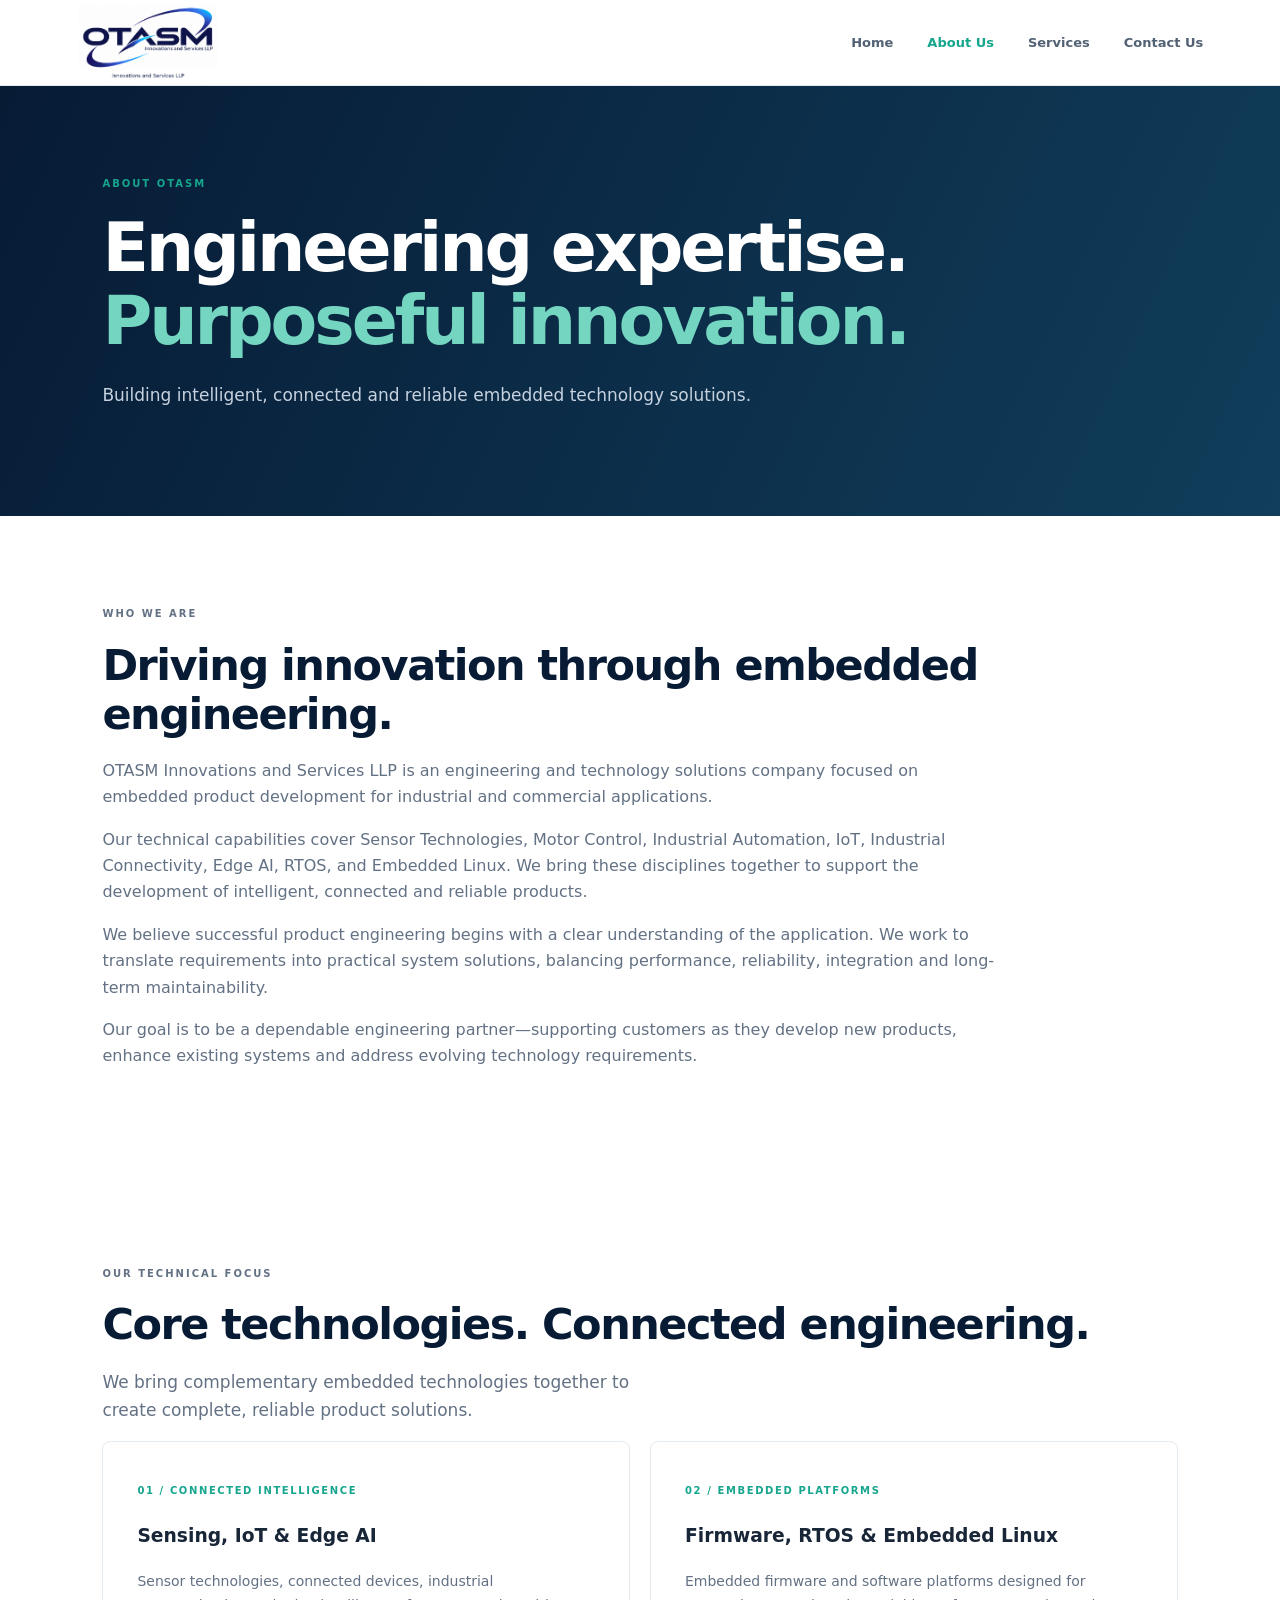
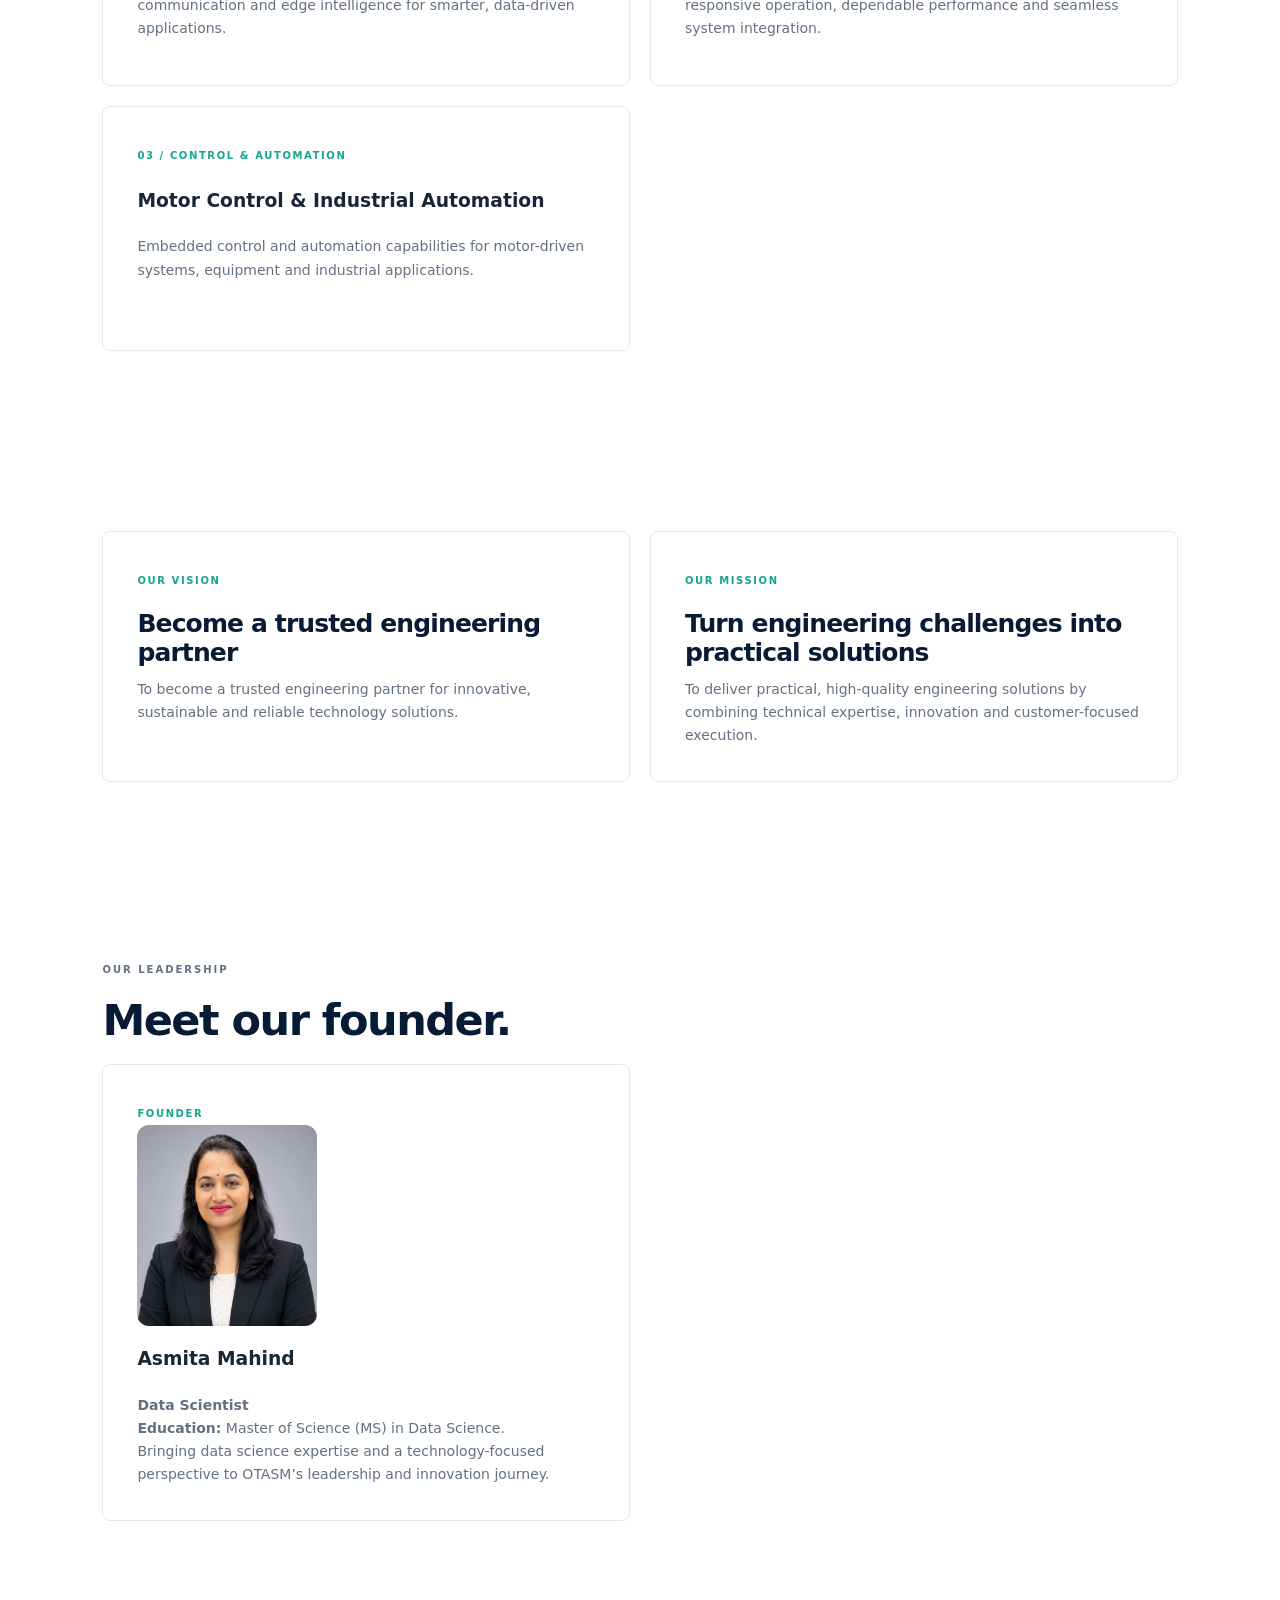
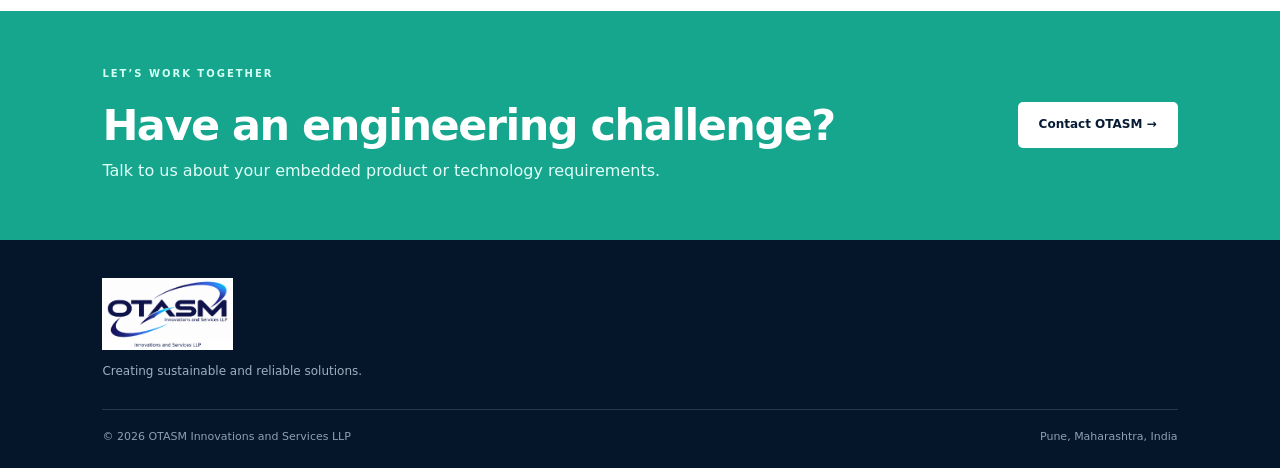
==== about.html @ 1387a38a "updated index page inegrating about us contents" ====
<!doctype html>
<html lang="en">
<head>
  <meta charset="utf-8">
  <meta name="viewport" content="width=device-width, initial-scale=1">
  <meta name="description" content="Learn about OTASM Innovations and Services LLP and its embedded engineering and technology capabilities.">
  <title>OTASM | About Us</title>
  <link rel="stylesheet" href="styles.css">
</head>
<body>
  <header class="site-header">
    <a class="brand" href="index.html"><img class="site-logo" src="OTASM_logo.png" alt="OTASM Innovations and Services LLP"></a>
    <button class="menu-toggle" aria-label="Toggle navigation" aria-expanded="false">☰</button>
    <nav class="nav">
      <a href="index.html">Home</a>
      <a class="active" href="about.html">About Us</a>
      <a href="services.html">Services</a>
      <a href="contact.html">Contact Us</a>
    </nav>
  </header>

  <main>
    <section class="page-hero">
      <p class="eyebrow">ABOUT OTASM</p>
      <h1>Engineering expertise.<br><span>Purposeful innovation.</span></h1>
      <p class="lead">Building intelligent, connected and reliable embedded technology solutions.</p>
    </section>

    <section class="section">
      <p class="eyebrow">WHO WE ARE</p>
      <h2>Driving innovation through embedded engineering.</h2>
      <div style="max-width: 900px; width: 100%;">
        <p>OTASM Innovations and Services LLP is an engineering and technology solutions company focused on embedded product development for industrial and commercial applications.</p>
        <p>Our technical capabilities cover Sensor Technologies, Motor Control, Industrial Automation, IoT, Industrial Connectivity, Edge AI, RTOS, and Embedded Linux. We bring these disciplines together to support the development of intelligent, connected and reliable products.</p>
        <p>We believe successful product engineering begins with a clear understanding of the application. We work to translate requirements into practical system solutions, balancing performance, reliability, integration and long-term maintainability.</p>
        <p>Our goal is to be a dependable engineering partner—supporting customers as they develop new products, enhance existing systems and address evolving technology requirements.</p>
      </div>
    </section>

    <section class="section">
      <p class="eyebrow">OUR TECHNICAL FOCUS</p>
      <h2>Core technologies. Connected engineering.</h2>
      <p class="lead">We bring complementary embedded technologies together to create complete, reliable product solutions.</p>
      <div class="service-grid">
        <article class="service-card">
          <span class="service-no">01 / CONNECTED INTELLIGENCE</span>
          <h3>Sensing, IoT &amp; Edge AI</h3>
          <p>Sensor technologies, connected devices, industrial communication and edge intelligence for smarter, data-driven applications.</p>
        </article>
        <article class="service-card">
          <span class="service-no">02 / EMBEDDED PLATFORMS</span>
          <h3>Firmware, RTOS &amp; Embedded Linux</h3>
          <p>Embedded firmware and software platforms designed for responsive operation, dependable performance and seamless system integration.</p>
        </article>
        <article class="service-card">
          <span class="service-no">03 / CONTROL &amp; AUTOMATION</span>
          <h3>Motor Control &amp; Industrial Automation</h3>
          <p>Embedded control and automation capabilities for motor-driven systems, equipment and industrial applications.</p>
        </article>
      </div>
    </section>

    <section class="section">
      <div class="service-grid">
        <article class="service-card">
          <span class="service-no">OUR VISION</span>
          <h2>Become a trusted engineering partner</h2>
          <p>To become a trusted engineering partner for innovative, sustainable and reliable technology solutions.</p>
        </article>
        <article class="service-card">
          <span class="service-no">OUR MISSION</span>
          <h2>Turn engineering challenges into practical solutions</h2>
          <p>To deliver practical, high-quality engineering solutions by combining technical expertise, innovation and customer-focused execution.</p>
        </article>
      </div>
    </section>

    <section class="section">
      <p class="eyebrow">OUR LEADERSHIP</p>
      <h2>Meet our founder.</h2>
      <div class="service-grid">
        <article class="service-card">
          <span class="service-no">FOUNDER</span>
          <img src="AsmitaMahind_Professional_Portrait.png"
               alt="Professional portrait of Asmita Mahind"
               style="display:block; width:180px; max-width:100%; height:auto; object-fit:cover; border-radius:12px; margin:0 0 18px;">
          <h3>Asmita Mahind</h3>
          <p><strong>Data Scientist</strong></p>
          <p><strong>Education:</strong> Master of Science (MS) in Data Science.</p>
          <p>Bringing data science expertise and a technology-focused perspective to OTASM’s leadership and innovation journey.</p>
        </article>
      </div>
    </section>

    <section class="cta">
      <div>
        <p class="eyebrow">LET’S WORK TOGETHER</p>
        <h2>Have an engineering challenge?</h2>
        <p>Talk to us about your embedded product or technology requirements.</p>
      </div>
      <a class="btn light" href="contact.html">Contact OTASM →</a>
    </section>
  </main>

  <footer>
    <div class="footer-brand"><img class="footer-logo" src="OTASM_logo.png" alt="OTASM Innovations and Services LLP"></div>
    <p>Creating sustainable and reliable solutions.</p>
    <div class="footer-bottom">
      <span>© <span id="year"></span> OTASM Innovations and Services LLP</span>
      <span>Pune, Maharashtra, India</span>
    </div>
  </footer>
  <script src="script.js"></script>
</body>
</html>
---- styles.css ----
:root{--navy:#071b35;--blue:#123b68;--teal:#16a58d;--ink:#182638;--muted:#637184;--pale:#f3f7fa;--line:#e3eaf0}*{box-sizing:border-box}html{scroll-behavior:smooth}body{margin:0;font-family:Inter,ui-sans-serif,system-ui,-apple-system,"Segoe UI",sans-serif;color:var(--ink);line-height:1.65}a{color:inherit;text-decoration:none}.site-header{height:86px;padding:0 max(6vw,24px);display:flex;align-items:center;justify-content:space-between;background:#fff;border-bottom:1px solid var(--line);position:relative;z-index:5}.brand{display:flex;align-items:center;gap:12px;line-height:1.1}.site-logo{display:block;height:78px;width:auto;max-width:min(300px,55vw);object-fit:contain}.brand small{display:block;font-size:8px;letter-spacing:.14em;color:var(--muted);font-weight:700;margin-top:6px}.brand-mark{display:grid;place-items:center;width:42px;height:42px;border-radius:12px;background:var(--navy);color:#fff;font-size:25px;position:relative}.brand-mark:after{content:"";position:absolute;width:9px;height:9px;background:var(--teal);border-radius:50%;right:5px;top:5px}.nav{display:flex;gap:34px}.nav a{font-size:13px;font-weight:650;color:#526174}.nav a:hover,.nav a.active{color:var(--teal)}.menu-toggle{display:none;border:0;background:none;font-size:25px;color:var(--navy)}.hero{min-height:590px;background:linear-gradient(115deg,#071b35 0%,#0c2e53 65%,#10435b 100%);color:#fff;padding:85px max(8vw,28px);display:grid;grid-template-columns:1.1fr .9fr;align-items:center;overflow:hidden}.hero-content{max-width:650px;position:relative;z-index:1}.eyebrow{font-size:10px;letter-spacing:.2em;font-weight:800;color:var(--teal);margin:0 0 18px}.hero h1,.page-hero h1{font-size:clamp(42px,5.4vw,68px);line-height:1.08;letter-spacing:-.045em;margin:0 0 24px}.lead{font-size:17px;color:#c6d2df;max-width:580px}.actions{display:flex;gap:14px;flex-wrap:wrap;margin-top:34px}.btn{display:inline-flex;align-items:center;justify-content:center;padding:13px 21px;border-radius:5px;font-size:12px;font-weight:750;transition:.2s}.btn:hover{transform:translateY(-2px)}.primary{background:var(--teal);color:#fff}.secondary{border:1px solid #8093a8;color:#fff}.light{background:#fff;color:var(--navy)}.hero-art{height:360px;position:relative;display:grid;place-items:center}.chip{width:190px;height:190px;border:1px solid #4a7891;border-radius:28px;background:linear-gradient(145deg,#123e61,#0a2746);box-shadow:0 25px 80px #0007;display:flex;flex-direction:column;align-items:center;justify-content:center;gap:8px;z-index:2}.chip span{font-size:31px;font-weight:850;letter-spacing:.14em}.chip small{font-size:8px;letter-spacing:.2em;color:#8bd6c8}.orbit{position:absolute;border:1px solid #4d8490;border-radius:50%;transform:rotate(-25deg)}.orbit-one{width:360px;height:180px}.orbit-two{width:300px;height:300px;border-color:#2e6178}.node{position:absolute;width:12px;height:12px;border-radius:50%;background:#42d5b2;box-shadow:0 0 20px #42d5b2}.n1{top:48px;right:70px}.n2{bottom:54px;left:62px}.n3{top:170px;left:10px}.section{padding:90px max(8vw,28px)}.intro,.two-col,.contact-layout{display:grid;grid-template-columns:1fr 1.15fr;gap:9vw;align-items:start}.section h2,.cta h2{font-size:clamp(30px,3.5vw,43px);line-height:1.15;letter-spacing:-.035em;margin:0 0 18px;color:var(--navy)}.section p{color:var(--muted)}.text-link{display:inline-block;margin-top:12px;color:var(--teal);font-weight:750;font-size:13px}.feature-band,.values{background:var(--pale)}.feature-grid{display:grid;grid-template-columns:repeat(3,1fr);gap:36px;margin-top:38px}.feature-grid article{padding-top:20px;border-top:1px solid #cbd8e2}.feature-icon{font-size:12px;color:var(--teal);font-weight:850;letter-spacing:.1em}.feature-grid h3{color:var(--navy);font-size:19px;margin:12px 0 7px}.feature-grid p{font-size:14px;margin:0}.note{font-size:12px!important;font-style:italic;margin-top:32px}.cta{background:var(--teal);padding:55px max(8vw,28px);display:flex;align-items:center;justify-content:space-between;gap:25px;color:#fff}.cta .eyebrow{color:#d1fff4}.cta h2{color:#fff;margin-bottom:8px}.cta p:not(.eyebrow){color:#e0fff8;margin:0}.page-hero{padding:90px max(8vw,28px);background:linear-gradient(115deg,#071b35,#103e5b);color:#fff}.page-hero h1 span{color:#74d6c0}.page-hero .lead{max-width:650px}.two-col{padding-top:80px;padding-bottom:80px}.two-col p:first-child{margin-top:0}.values .feature-grid{margin-top:30px}.service-grid{display:grid;grid-template-columns:repeat(2,1fr);gap:20px}.service-card{padding:34px;border:1px solid var(--line);border-radius:8px;background:#fff;min-height:245px}.service-card:hover{border-color:#91cfc3;box-shadow:0 12px 35px #0927470b}.service-no,.contact-label{font-size:10px;letter-spacing:.16em;color:var(--teal);font-weight:850}.service-card h2{font-size:25px;margin:18px 0 10px}.service-card p{font-size:14px;margin:0}.contact-layout{padding-top:80px;padding-bottom:100px}.contact-card{padding:34px;background:var(--pale);border-radius:8px}.contact-item{padding:0 0 22px;margin-bottom:22px;border-bottom:1px solid var(--line)}.contact-item p,.contact-item a{display:block;margin:6px 0 0;color:var(--navy);font-weight:650}.contact-card .btn{margin-top:8px}footer{background:#06162a;color:#fff;padding:38px max(8vw,28px) 22px}.footer-brand{display:flex;align-items:center}.footer-logo{height:72px;width:auto;max-width:250px;object-fit:contain}footer>p{font-size:12px;color:#9db0c2}.footer-bottom{display:flex;justify-content:space-between;gap:20px;border-top:1px solid #23384f;margin-top:28px;padding-top:18px;color:#8da0b3;font-size:11px}@media(max-width:760px){.site-logo{height:66px;max-width:65vw}.site-header{height:78px}.menu-toggle{display:block}.nav{display:none;position:absolute;top:73px;left:0;right:0;background:#fff;padding:20px 28px;flex-direction:column;gap:18px;border-bottom:1px solid var(--line)}.nav.open{display:flex}.hero{grid-template-columns:1fr;padding-top:70px;padding-bottom:45px}.hero-art{height:280px;transform:scale(.82)}.section{padding-top:65px;padding-bottom:65px}.intro,.two-col,.contact-layout{grid-template-columns:1fr;gap:20px}.feature-grid{grid-template-columns:1fr;gap:25px}.service-grid{grid-template-columns:1fr}.cta{align-items:flex-start;flex-direction:column}.page-hero{padding-top:70px;padding-bottom:65px}.footer-bottom{flex-direction:column;gap:6px}.footer-brand span{display:block;margin:5px 0 0}}
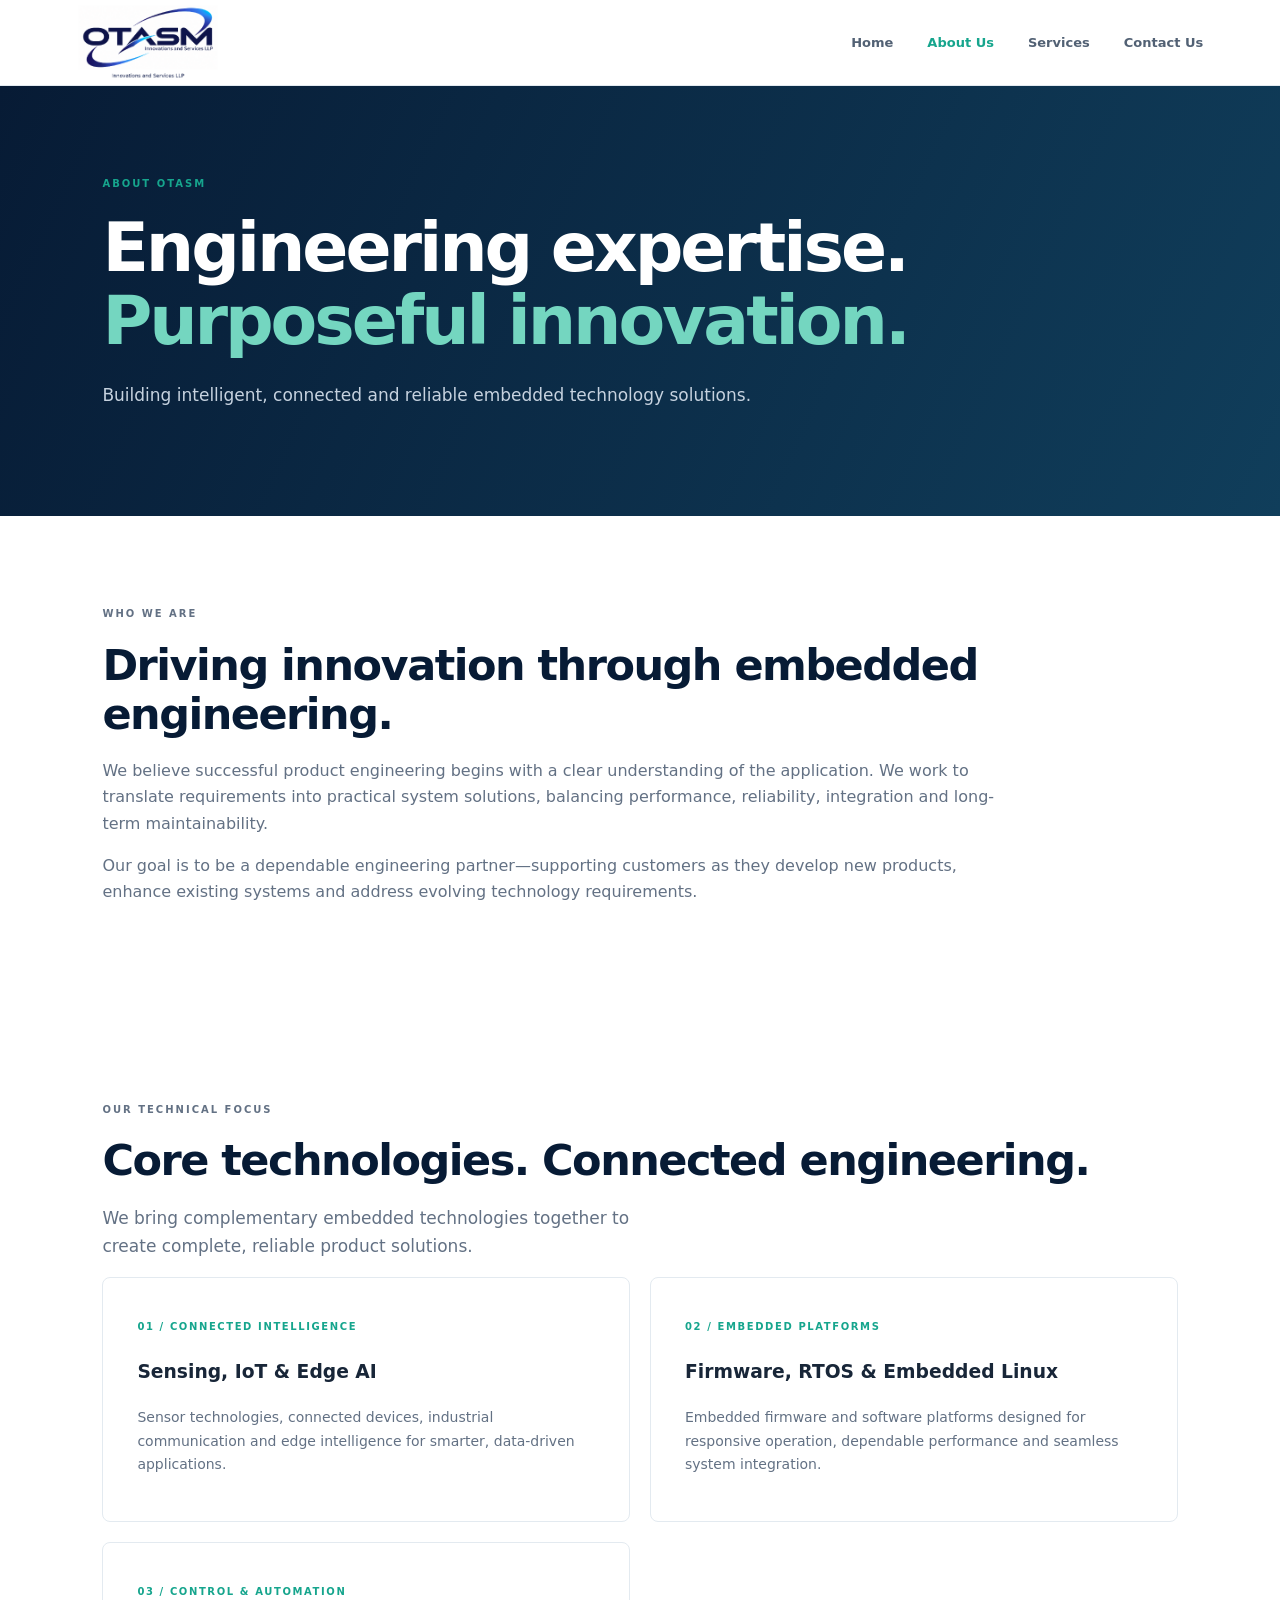
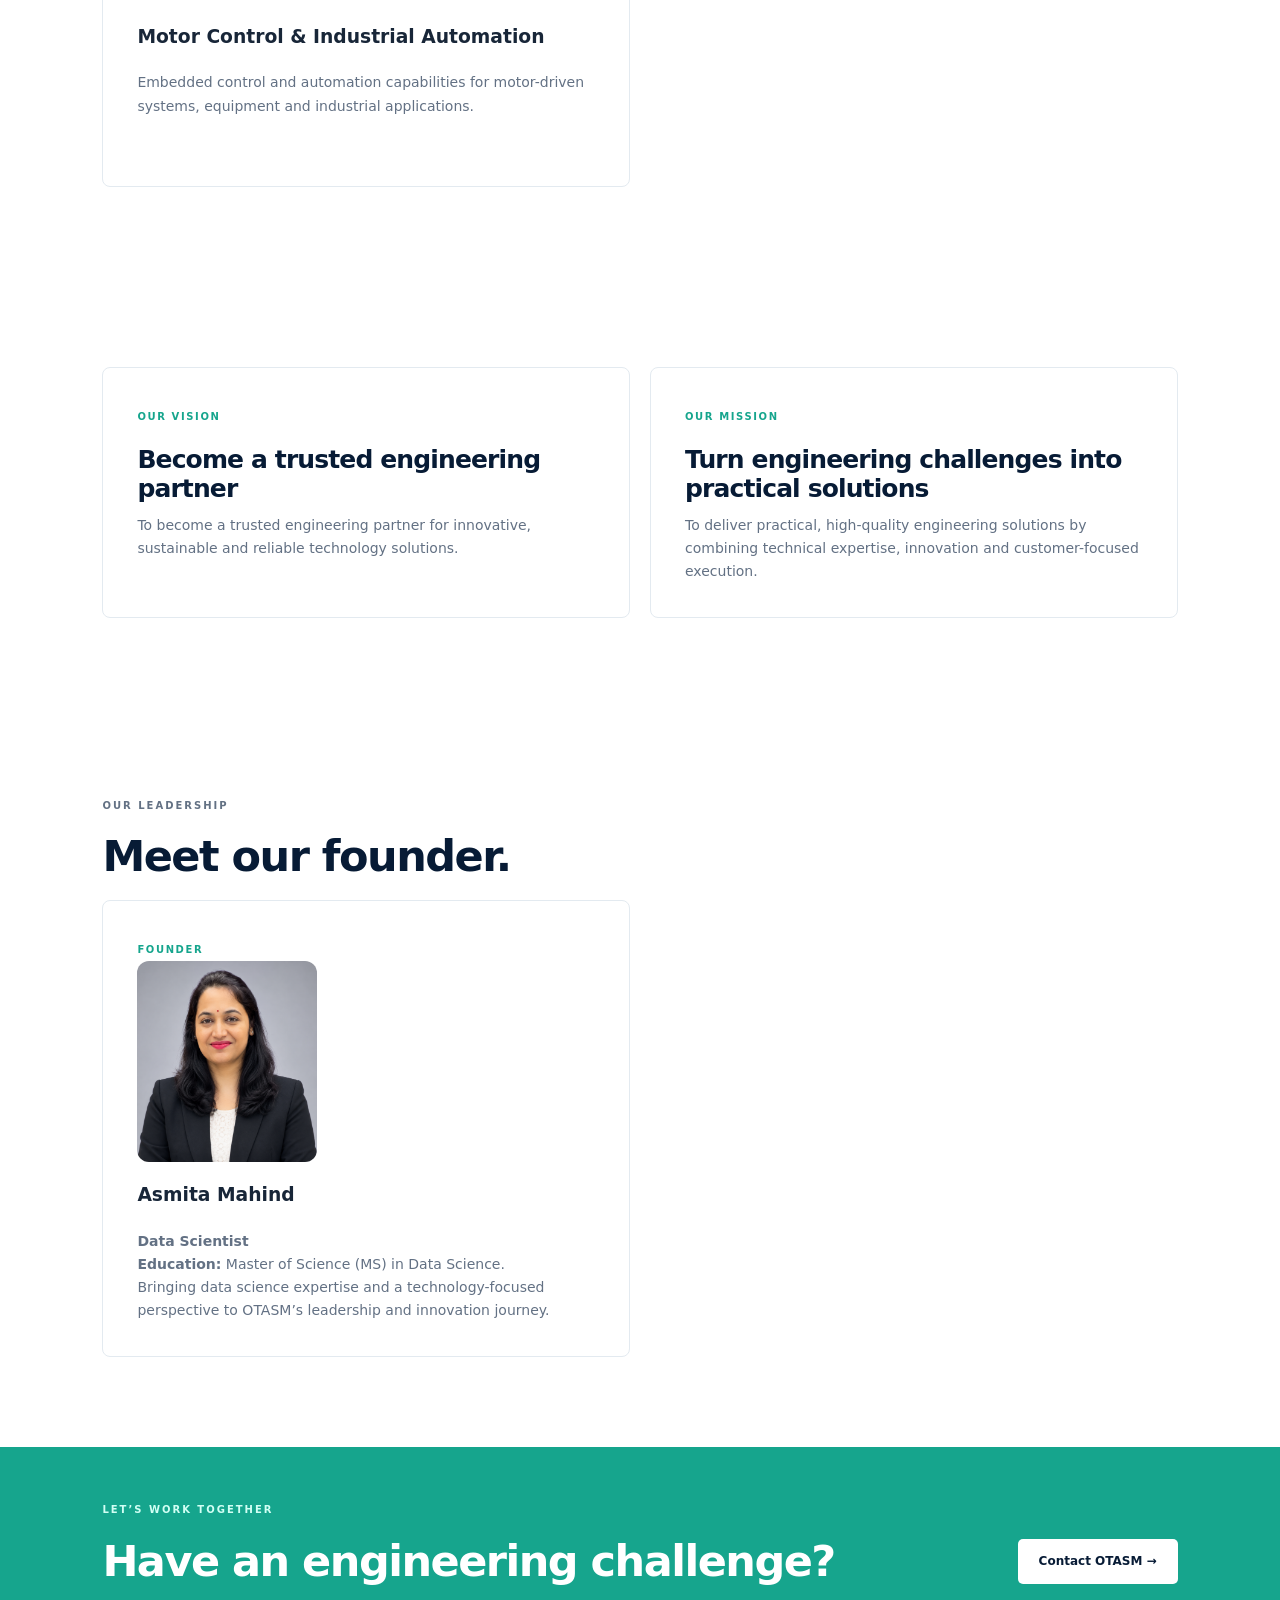
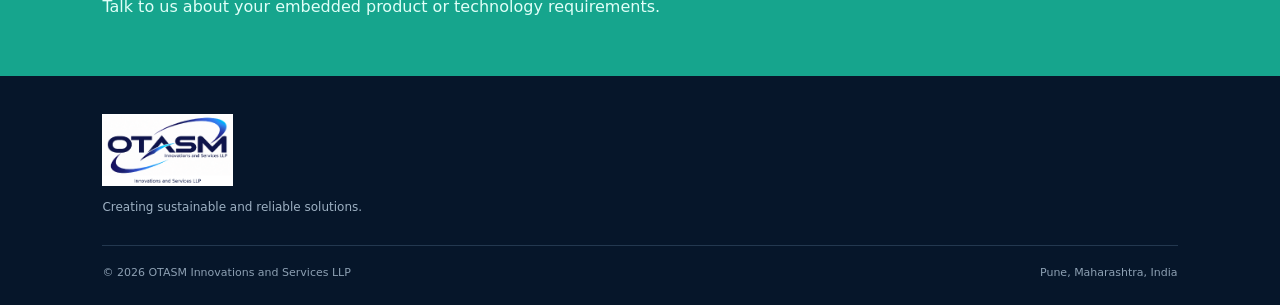
==== commit c3d2fd2d: "updated mobile number" ====
--- a/about.html
+++ b/about.html
@@ -30,8 +30,6 @@
       <p class="eyebrow">WHO WE ARE</p>
       <h2>Driving innovation through embedded engineering.</h2>
       <div style="max-width: 900px; width: 100%;">
-        <p>OTASM Innovations and Services LLP is an engineering and technology solutions company focused on embedded product development for industrial and commercial applications.</p>
-        <p>Our technical capabilities cover Sensor Technologies, Motor Control, Industrial Automation, IoT, Industrial Connectivity, Edge AI, RTOS, and Embedded Linux. We bring these disciplines together to support the development of intelligent, connected and reliable products.</p>
         <p>We believe successful product engineering begins with a clear understanding of the application. We work to translate requirements into practical system solutions, balancing performance, reliability, integration and long-term maintainability.</p>
         <p>Our goal is to be a dependable engineering partner—supporting customers as they develop new products, enhance existing systems and address evolving technology requirements.</p>
       </div>
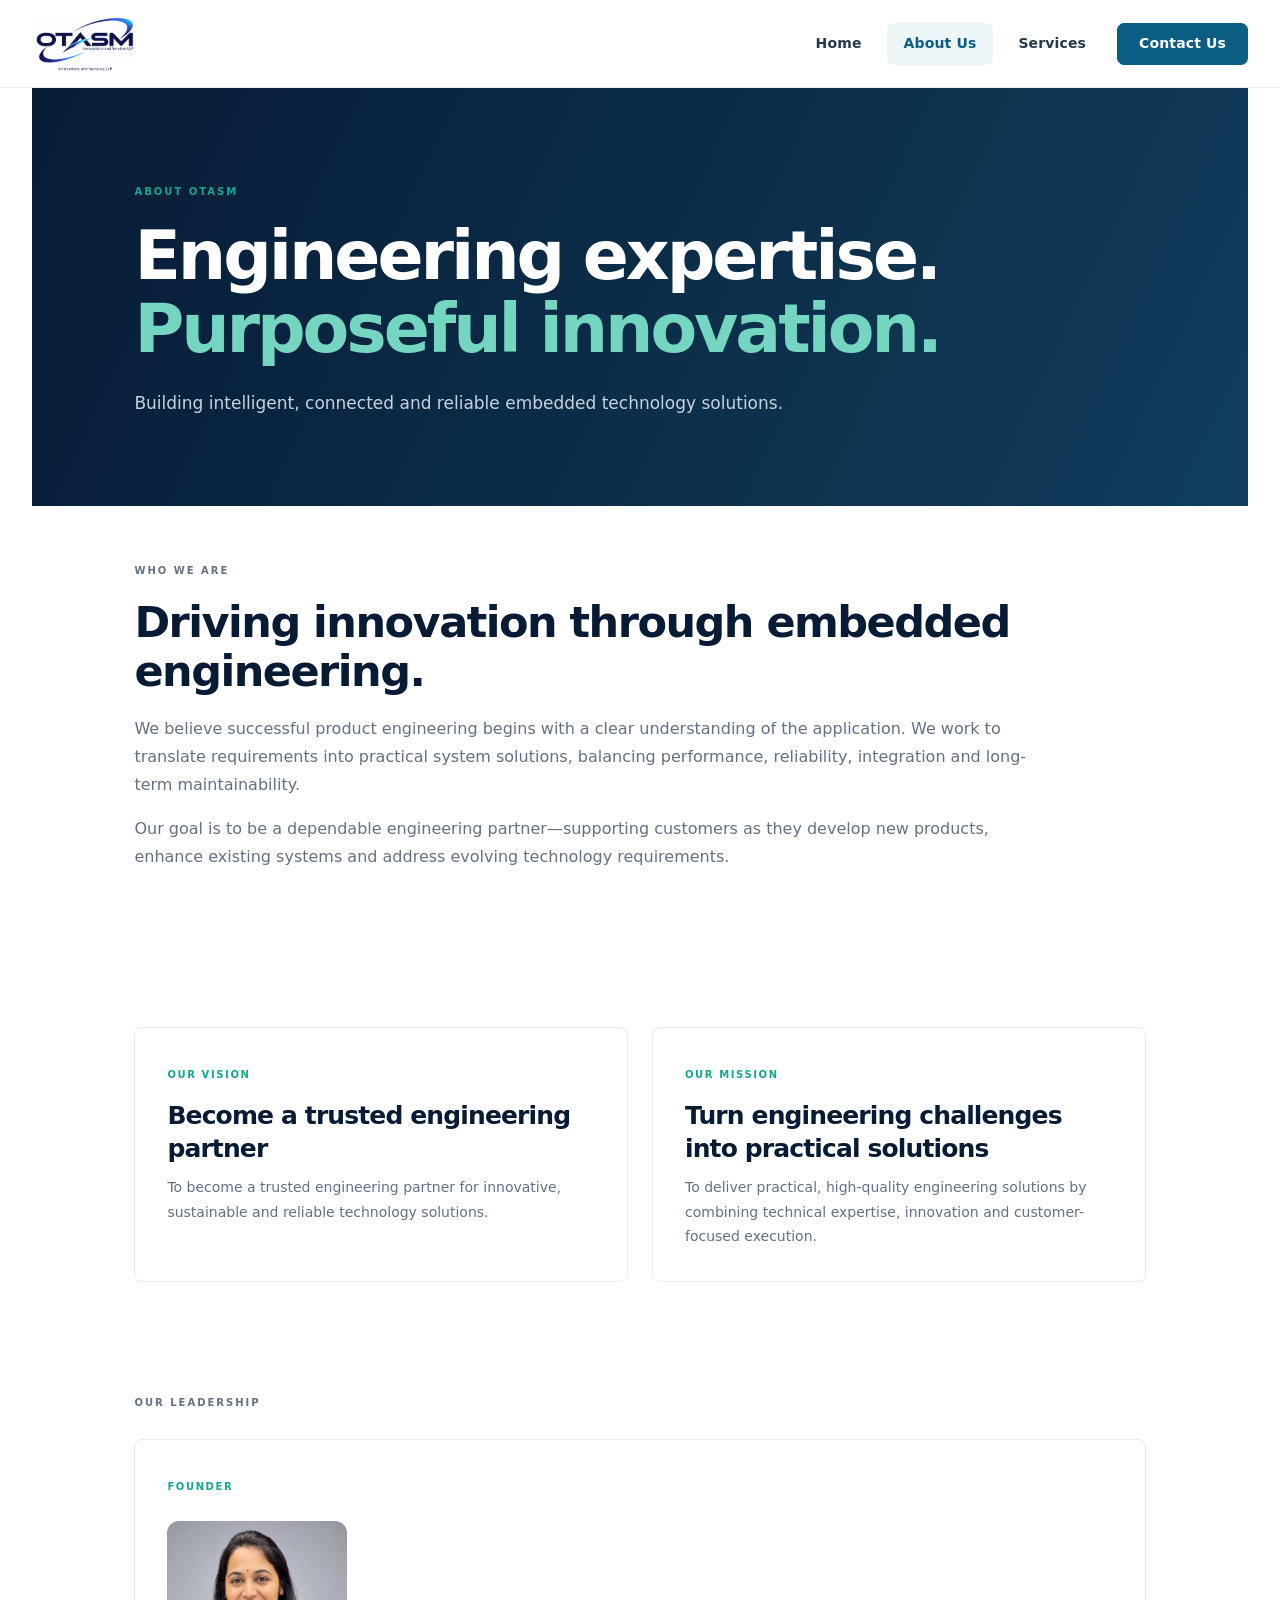
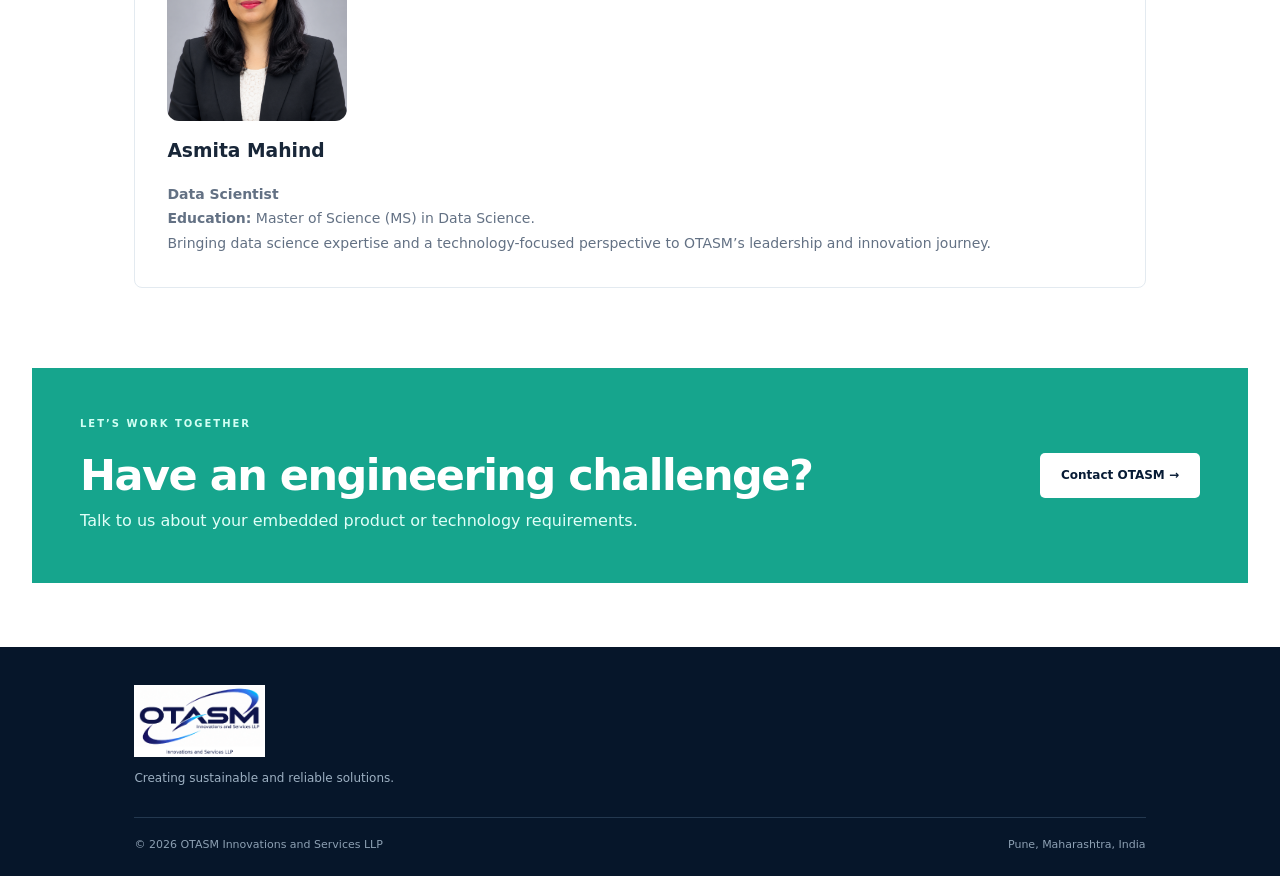
==== commit 3d496f9e: "updated layouts" ====
--- a/about.html
+++ b/about.html
@@ -6,6 +6,314 @@
   <meta name="description" content="Learn about OTASM Innovations and Services LLP and its embedded engineering and technology capabilities.">
   <title>OTASM | About Us</title>
   <link rel="stylesheet" href="styles.css">
+<style>
+
+    /* Shared OTASM header and navigation styling */
+    .site-header {
+      box-sizing: border-box;
+      width: 100%;
+      min-height: 88px;
+      padding: 14px max(32px, calc((100% - 1440px) / 2));
+      display: flex;
+      align-items: center;
+      justify-content: space-between;
+      gap: 32px;
+      background: #ffffff;
+      border-bottom: 1px solid rgba(20, 40, 60, 0.10);
+    }
+    .site-header .brand {
+      display: inline-flex;
+      align-items: center;
+      flex: 0 0 auto;
+      text-decoration: none;
+      min-width: 0;
+    }
+    .site-header .site-logo {
+      display: block;
+      width: auto;
+      height: 58px;
+      max-width: min(220px, 28vw);
+      object-fit: contain;
+      object-position: left center;
+    }
+    .site-header .nav {
+      display: flex;
+      align-items: center;
+      justify-content: flex-end;
+      gap: 8px;
+      flex-wrap: nowrap;
+    }
+    .site-header .nav a {
+      display: inline-flex;
+      align-items: center;
+      justify-content: center;
+      min-height: 42px;
+      padding: 0 17px;
+      border-radius: 7px;
+      color: #26384a;
+      font-size: 14px;
+      font-weight: 600;
+      letter-spacing: 0.01em;
+      text-decoration: none;
+      white-space: nowrap;
+      transition: background-color .2s ease, color .2s ease;
+    }
+    .site-header .nav a:hover,
+    .site-header .nav a.active {
+      color: #0b5d83;
+      background: #edf5f8;
+    }
+    .site-header .nav a:last-child {
+      margin-left: 6px;
+      padding: 0 21px;
+      color: #ffffff;
+      background: #0b5d83;
+      border: 1px solid #0b5d83;
+    }
+    .site-header .nav a:last-child:hover {
+      color: #ffffff;
+      background: #084765;
+      border-color: #084765;
+    }
+    .site-header .menu-toggle {
+      display: none;
+    }
+    @media (max-width: 760px) {
+      .site-header {
+        min-height: 74px;
+        padding: 10px 18px;
+        gap: 14px;
+      }
+      .site-header .site-logo {
+        height: 48px;
+        max-width: 190px;
+      }
+      .site-header .menu-toggle {
+        display: inline-flex;
+        align-items: center;
+        justify-content: center;
+        width: 42px;
+        height: 42px;
+        border: 1px solid rgba(20, 40, 60, .18);
+        border-radius: 7px;
+        background: #ffffff;
+        color: #17384c;
+        font-size: 22px;
+        cursor: pointer;
+      }
+      .site-header .nav {
+        gap: 4px;
+      }
+    }
+    @media (max-width: 560px) {
+      .site-header {
+        flex-wrap: wrap;
+      }
+      .site-header .nav {
+        display: flex;
+        width: 100%;
+        justify-content: space-between;
+        gap: 3px;
+      }
+      .site-header .nav a {
+        min-height: 38px;
+        padding: 0 9px;
+        font-size: 12px;
+      }
+      .site-header .nav a:last-child {
+        margin-left: 0;
+        padding: 0 11px;
+      }
+    }
+
+    /* About page: consistent alignment and responsive spacing */
+    main { width: 100%; }
+    .page-hero,
+    main > .section,
+    main > .cta {
+      box-sizing: border-box;
+      width: min(100% - 48px, 1320px);
+      margin-left: auto;
+      margin-right: auto;
+    }
+    .page-hero {
+      padding-top: clamp(56px, 8vw, 96px);
+      padding-bottom: clamp(48px, 6vw, 72px);
+    }
+    main > .section {
+      padding-top: clamp(36px, 5vw, 56px);
+      padding-bottom: clamp(36px, 5vw, 56px);
+    }
+    main > .section > h2,
+    main > .section > .eyebrow,
+    main > .section > .lead {
+      max-width: 1100px;
+    }
+    main > .section > div:not(.service-grid) {
+      max-width: 900px !important;
+    }
+    main > .section p {
+      line-height: 1.75;
+    }
+    .service-grid {
+      display: grid;
+      grid-template-columns: repeat(2, minmax(0, 1fr));
+      gap: 24px;
+      width: 100%;
+      align-items: stretch;
+      margin-top: 28px;
+    }
+    .service-card {
+      box-sizing: border-box;
+      height: 100%;
+      padding: clamp(22px, 3vw, 32px);
+      min-width: 0;
+    }
+    .service-card h2,
+    .service-card h3 {
+      line-height: 1.3;
+      margin-top: 14px;
+    }
+    .service-card p {
+      line-height: 1.7;
+    }
+    main > .section:nth-of-type(4) .service-grid {
+      grid-template-columns: minmax(0, 1fr);
+      max-width: 560px;
+    }
+    main > .section:nth-of-type(4) .service-card img {
+      margin-top: 22px !important;
+    }
+    main > .cta {
+      display: flex;
+      align-items: center;
+      justify-content: space-between;
+      gap: 32px;
+      padding: clamp(28px, 4vw, 48px);
+      margin-top: 24px;
+      margin-bottom: 64px;
+    }
+    footer {
+      width: 100%;
+      box-sizing: border-box;
+    }
+    footer > * {
+      max-width: 1320px;
+      margin-left: auto;
+      margin-right: auto;
+    }
+    .footer-bottom {
+      box-sizing: border-box;
+      width: min(100% - 48px, 1320px);
+    }
+    @media (max-width: 700px) {
+      .page-hero,
+      main > .section,
+      main > .cta {
+        width: min(100% - 36px, 1320px);
+      }
+      .service-grid {
+        grid-template-columns: minmax(0, 1fr);
+        gap: 18px;
+      }
+      main > .section:nth-of-type(4) .service-grid {
+        max-width: none;
+      }
+      main > .cta {
+        align-items: flex-start;
+        flex-direction: column;
+      }
+      .footer-bottom {
+        width: calc(100% - 36px);
+        gap: 10px;
+        flex-wrap: wrap;
+      }
+    }
+
+    /* Full-width desktop layout overrides */
+    .site-header {
+      padding-left: max(32px, calc((100% - 1440px) / 2));
+      padding-right: max(32px, calc((100% - 1440px) / 2));
+    }
+    main {
+      width: 100%;
+      max-width: none;
+    }
+    .page-hero,
+    main > .section,
+    main > .cta {
+      width: calc(100% - 64px) !important;
+      max-width: none !important;
+      margin-left: auto;
+      margin-right: auto;
+    }
+    main > .section > div,
+    main > .section > p,
+    main > .section > h2,
+    main > .section > .eyebrow,
+    main > .section > .lead {
+      width: 100%;
+      max-width: none !important;
+    }
+    .service-grid {
+      width: 100%;
+      max-width: none !important;
+      grid-template-columns: repeat(2, minmax(0, 1fr));
+    }
+    main > .section:nth-of-type(4) .service-grid {
+      max-width: none !important;
+    }
+    footer > * {
+      width: calc(100% - 64px);
+      max-width: none !important;
+    }
+    .footer-bottom {
+      width: calc(100% - 64px) !important;
+      max-width: none !important;
+    }
+    @media (max-width: 700px) {
+      .site-header {
+        padding-left: 18px;
+        padding-right: 18px;
+      }
+      .page-hero,
+      main > .section,
+      main > .cta {
+        width: calc(100% - 36px) !important;
+      }
+      main > .section > div,
+      main > .section > p,
+      main > .section > h2,
+      main > .section > .eyebrow,
+      main > .section > .lead {
+        width: 100%;
+      }
+      .service-grid {
+        grid-template-columns: minmax(0, 1fr);
+      }
+      footer > *,
+      .footer-bottom {
+        width: calc(100% - 36px) !important;
+      }
+    }
+
+
+    /* Emphasize the Who We Are and Leadership section labels */
+    main > .section:nth-of-type(1) > .eyebrow,
+    main > .section:nth-of-type(3) > .eyebrow {
+      font-size: 20px;
+      font-weight: 700;
+      letter-spacing: 0.08em;
+      line-height: 1.35;
+    }
+    @media (max-width: 700px) {
+      main > .section:nth-of-type(1) > .eyebrow,
+      main > .section:nth-of-type(3) > .eyebrow {
+        font-size: 18px;
+      }
+    }
+
+  </style>
 </head>
 <body>
   <header class="site-header">
@@ -29,32 +337,9 @@
     <section class="section">
       <p class="eyebrow">WHO WE ARE</p>
       <h2>Driving innovation through embedded engineering.</h2>
-      <div style="max-width: 900px; width: 100%;">
+      <div style="max-width: 1100px; width: 100%;">
         <p>We believe successful product engineering begins with a clear understanding of the application. We work to translate requirements into practical system solutions, balancing performance, reliability, integration and long-term maintainability.</p>
         <p>Our goal is to be a dependable engineering partner—supporting customers as they develop new products, enhance existing systems and address evolving technology requirements.</p>
-      </div>
-    </section>
-
-    <section class="section">
-      <p class="eyebrow">OUR TECHNICAL FOCUS</p>
-      <h2>Core technologies. Connected engineering.</h2>
-      <p class="lead">We bring complementary embedded technologies together to create complete, reliable product solutions.</p>
-      <div class="service-grid">
-        <article class="service-card">
-          <span class="service-no">01 / CONNECTED INTELLIGENCE</span>
-          <h3>Sensing, IoT &amp; Edge AI</h3>
-          <p>Sensor technologies, connected devices, industrial communication and edge intelligence for smarter, data-driven applications.</p>
-        </article>
-        <article class="service-card">
-          <span class="service-no">02 / EMBEDDED PLATFORMS</span>
-          <h3>Firmware, RTOS &amp; Embedded Linux</h3>
-          <p>Embedded firmware and software platforms designed for responsive operation, dependable performance and seamless system integration.</p>
-        </article>
-        <article class="service-card">
-          <span class="service-no">03 / CONTROL &amp; AUTOMATION</span>
-          <h3>Motor Control &amp; Industrial Automation</h3>
-          <p>Embedded control and automation capabilities for motor-driven systems, equipment and industrial applications.</p>
-        </article>
       </div>
     </section>
 
@@ -75,7 +360,6 @@
 
     <section class="section">
       <p class="eyebrow">OUR LEADERSHIP</p>
-      <h2>Meet our founder.</h2>
       <div class="service-grid">
         <article class="service-card">
           <span class="service-no">FOUNDER</span>
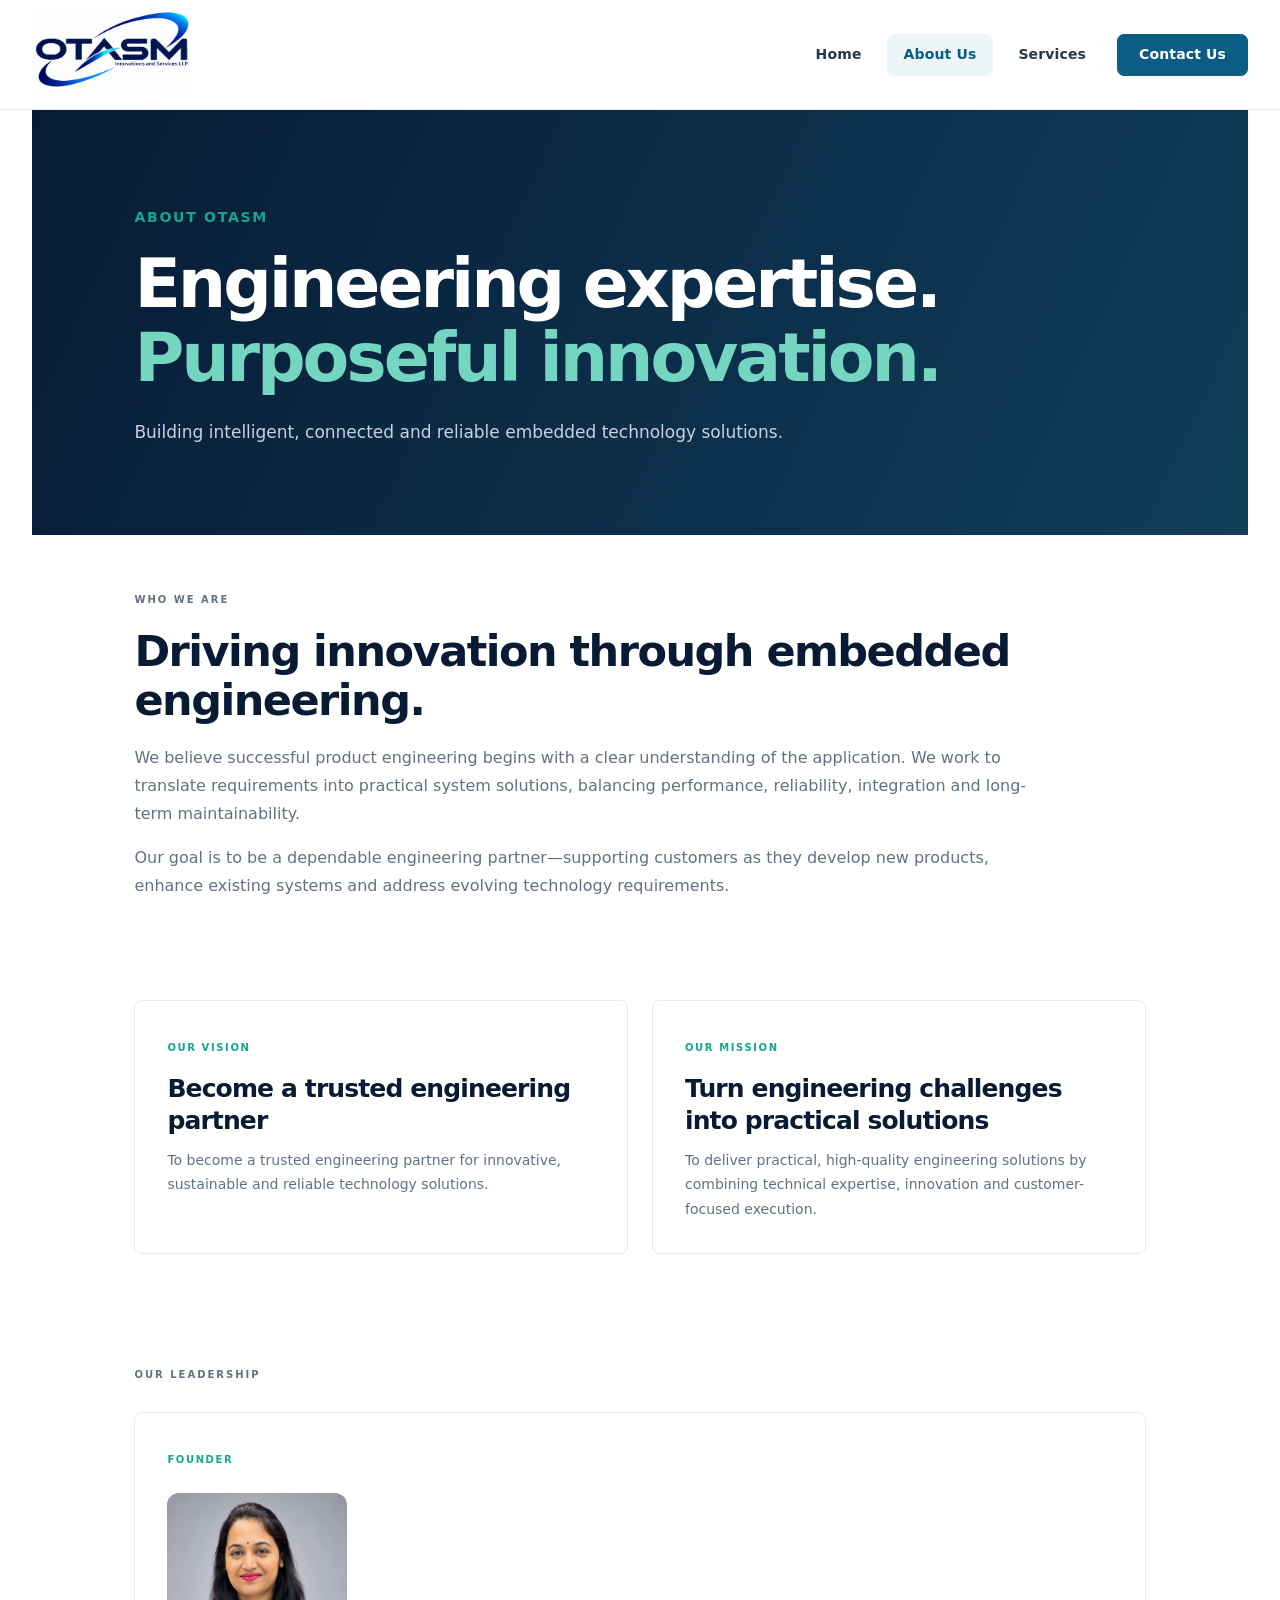
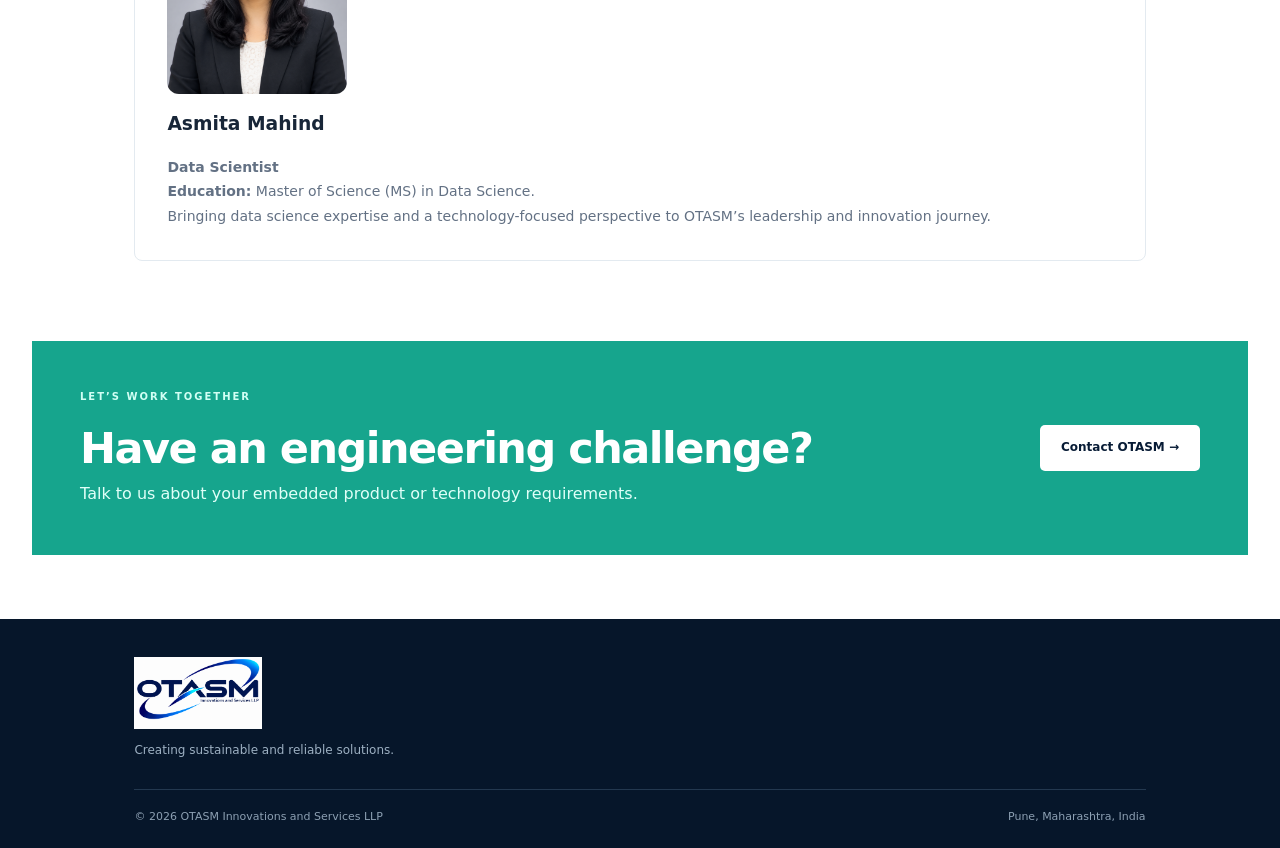
==== commit 7a01bcab: "updated overall all pages alignments" ====
--- a/about.html
+++ b/about.html
@@ -12,8 +12,8 @@
     .site-header {
       box-sizing: border-box;
       width: 100%;
-      min-height: 88px;
-      padding: 14px max(32px, calc((100% - 1440px) / 2));
+      min-height: 110px;
+      padding: 8px max(32px, calc((100% - 1440px) / 2));
       display: flex;
       align-items: center;
       justify-content: space-between;
@@ -31,8 +31,8 @@
     .site-header .site-logo {
       display: block;
       width: auto;
-      height: 58px;
-      max-width: min(220px, 28vw);
+      height: 90px;
+      max-width: min(300px, 55vw);
       object-fit: contain;
       object-position: left center;
     }
@@ -80,13 +80,13 @@
     }
     @media (max-width: 760px) {
       .site-header {
-        min-height: 74px;
-        padding: 10px 18px;
+        min-height: 96px;
+        padding: 8px 18px;
         gap: 14px;
       }
       .site-header .site-logo {
-        height: 48px;
-        max-width: 190px;
+        height: 76px;
+        max-width: 65vw;
       }
       .site-header .menu-toggle {
         display: inline-flex;
@@ -140,9 +140,19 @@
       padding-top: clamp(56px, 8vw, 96px);
       padding-bottom: clamp(48px, 6vw, 72px);
     }
+    .page-hero > .eyebrow {
+      font-size: clamp(14px, 1.1vw, 16px);
+      letter-spacing: 0.12em;
+    }
     main > .section {
       padding-top: clamp(36px, 5vw, 56px);
       padding-bottom: clamp(36px, 5vw, 56px);
+    }
+    main > .section:nth-of-type(2) {
+      padding-bottom: clamp(18px, 2.5vw, 28px);
+    }
+    main > .section:nth-of-type(3) {
+      padding-top: clamp(18px, 2.5vw, 28px);
     }
     main > .section > h2,
     main > .section > .eyebrow,
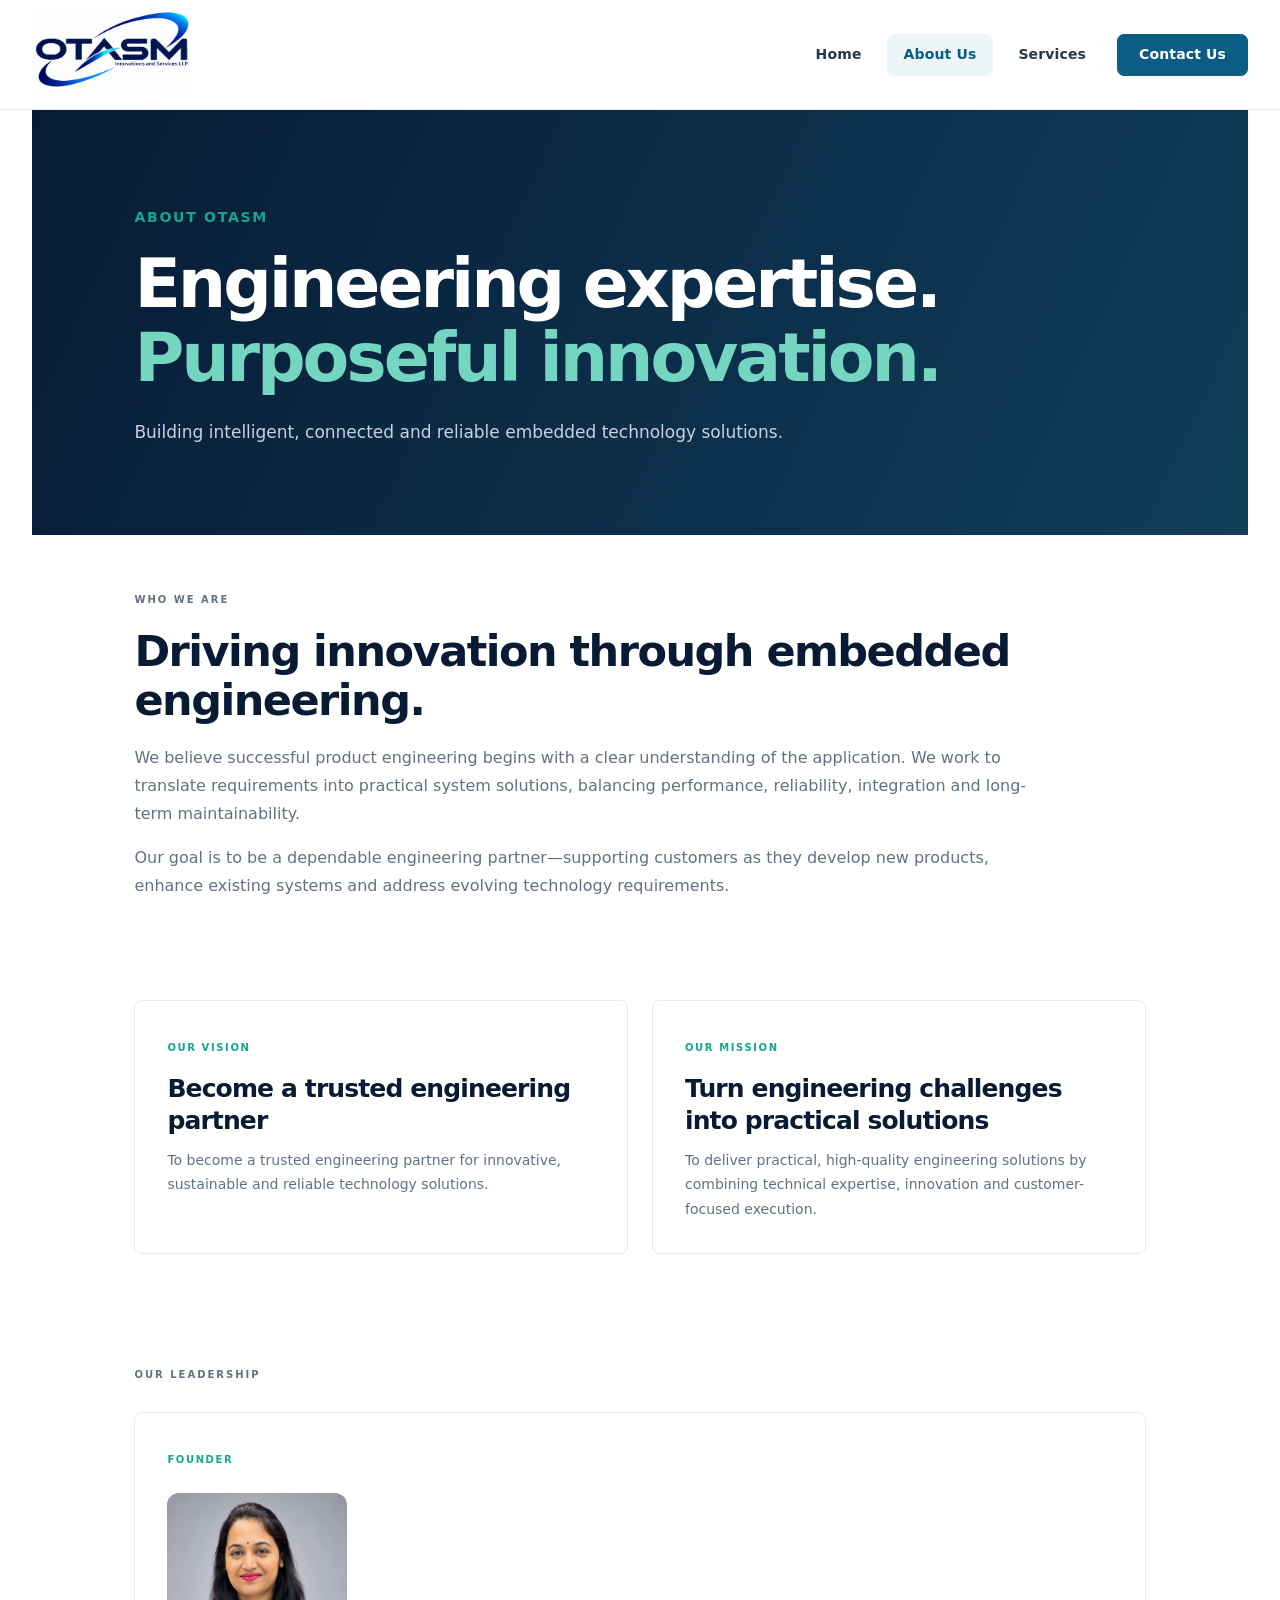
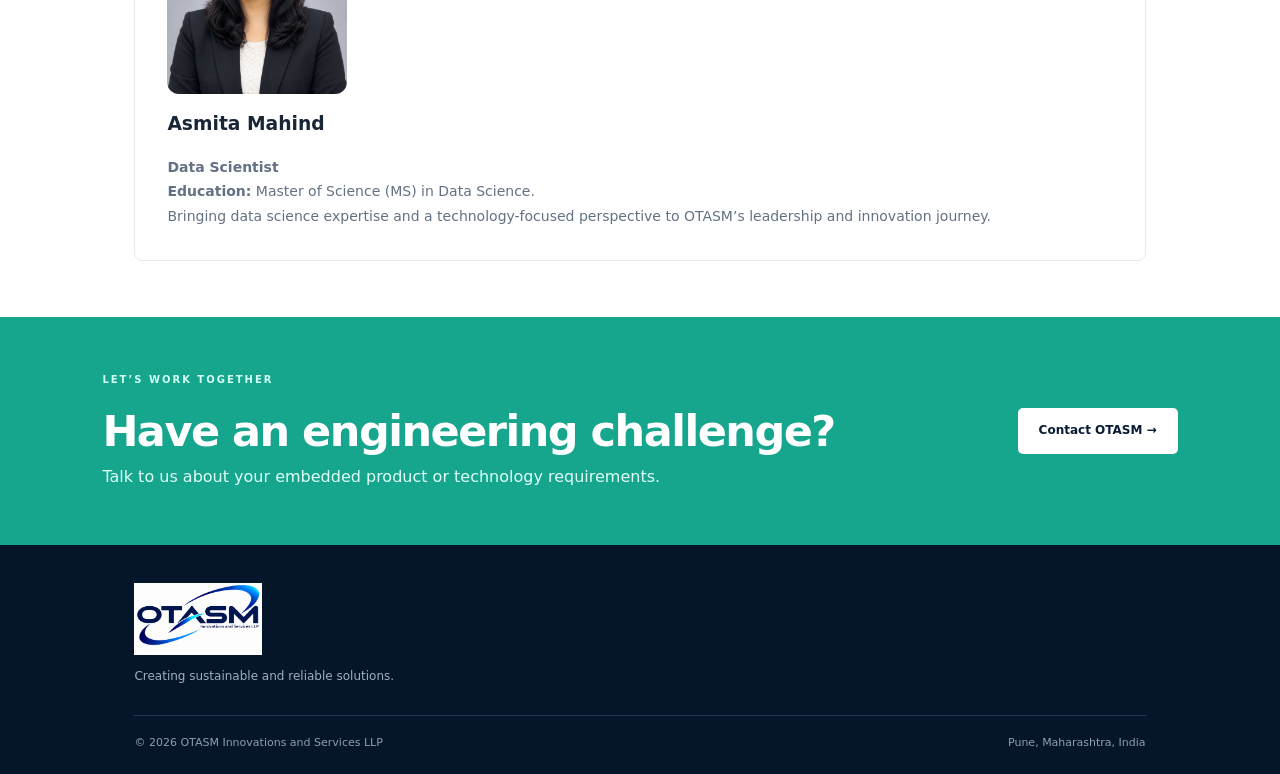
==== commit f7f0e084: "updated layouts" ====
--- a/about.html
+++ b/about.html
@@ -320,6 +320,19 @@
       main > .section:nth-of-type(1) > .eyebrow,
       main > .section:nth-of-type(3) > .eyebrow {
         font-size: 18px;
+      }
+    }
+    main > .cta {
+      width: 100% !important;
+      max-width: none !important;
+      margin: 0;
+      padding: 55px max(8vw, 28px);
+      gap: 25px;
+    }
+    @media (max-width: 760px) {
+      main > .cta {
+        align-items: flex-start;
+        flex-direction: column;
       }
     }
 
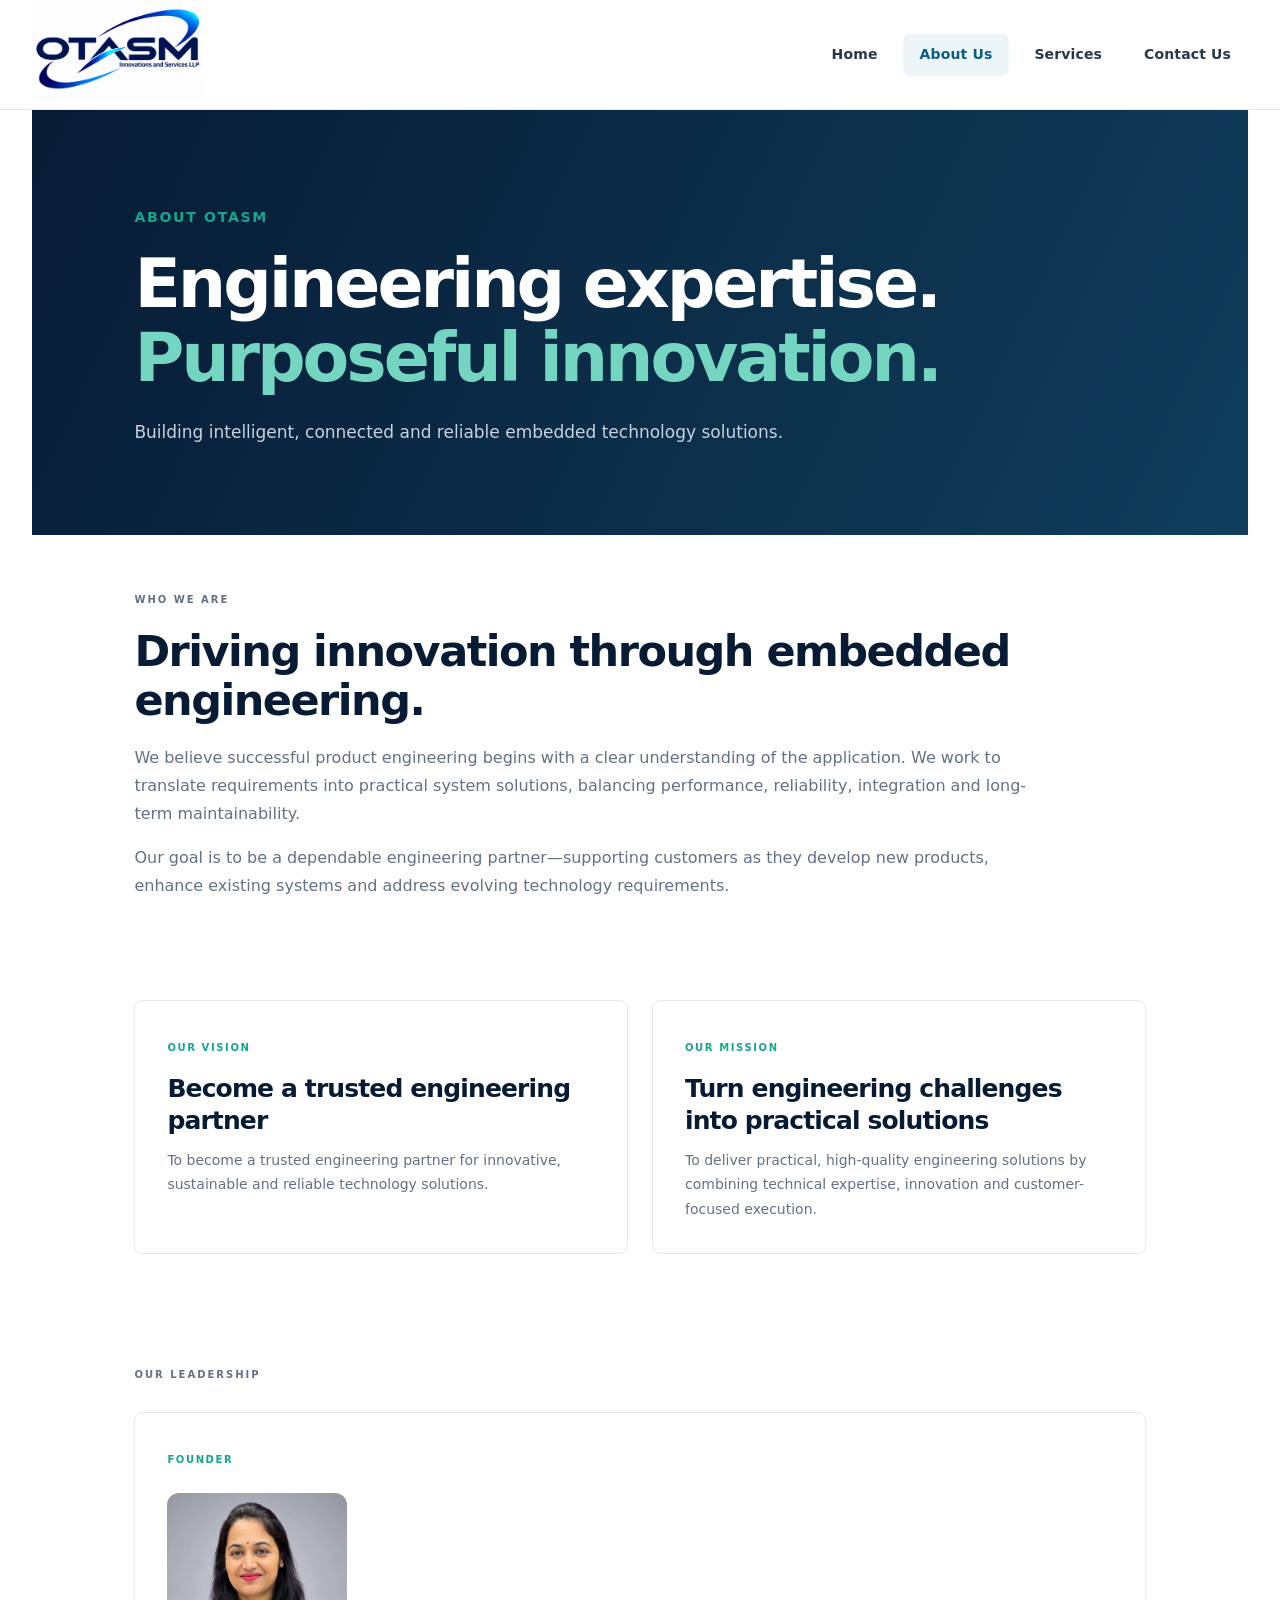
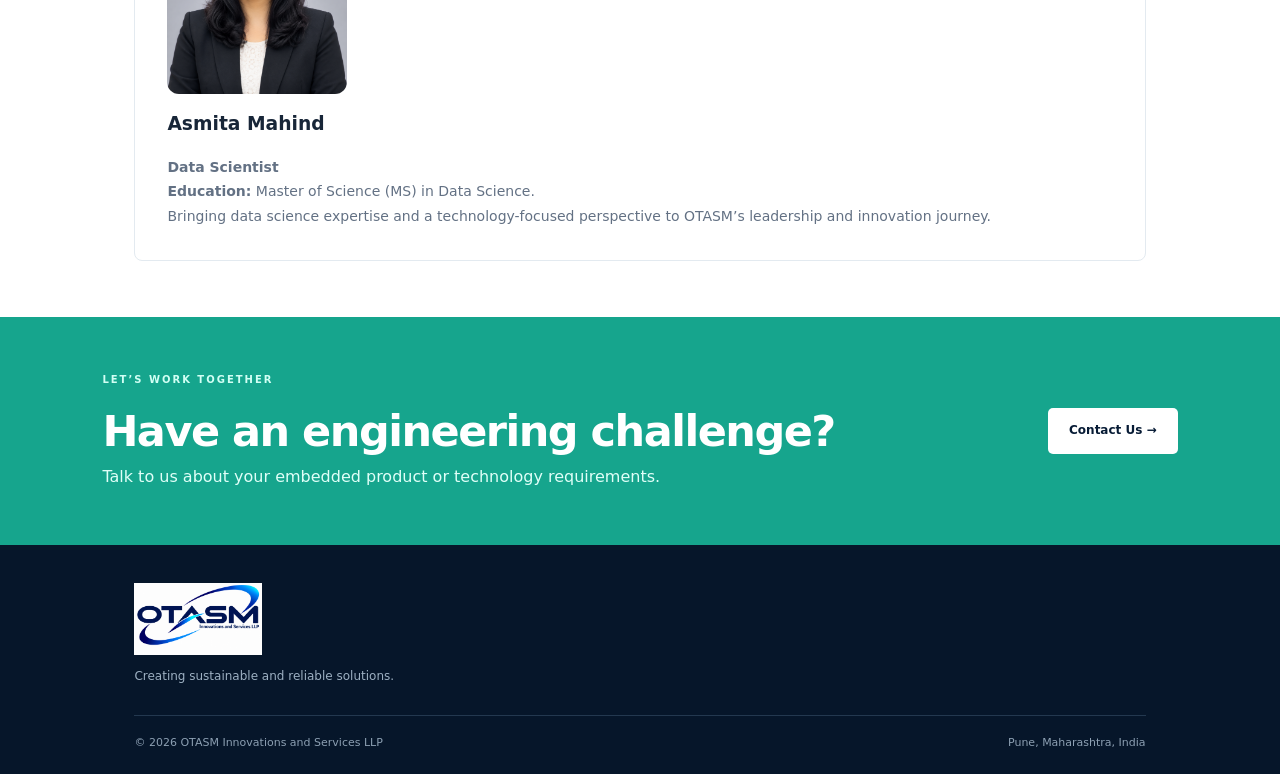
==== commit 844f095d: "updated button positions and logo font" ====
--- a/about.html
+++ b/about.html
@@ -31,7 +31,7 @@
     .site-header .site-logo {
       display: block;
       width: auto;
-      height: 90px;
+      height: 96px;
       max-width: min(300px, 55vw);
       object-fit: contain;
       object-position: left center;
@@ -63,18 +63,6 @@
       color: #0b5d83;
       background: #edf5f8;
     }
-    .site-header .nav a:last-child {
-      margin-left: 6px;
-      padding: 0 21px;
-      color: #ffffff;
-      background: #0b5d83;
-      border: 1px solid #0b5d83;
-    }
-    .site-header .nav a:last-child:hover {
-      color: #ffffff;
-      background: #084765;
-      border-color: #084765;
-    }
     .site-header .menu-toggle {
       display: none;
     }
@@ -85,7 +73,7 @@
         gap: 14px;
       }
       .site-header .site-logo {
-        height: 76px;
+        height: 80px;
         max-width: 65vw;
       }
       .site-header .menu-toggle {
@@ -119,10 +107,6 @@
         min-height: 38px;
         padding: 0 9px;
         font-size: 12px;
-      }
-      .site-header .nav a:last-child {
-        margin-left: 0;
-        padding: 0 11px;
       }
     }
 
@@ -403,7 +387,7 @@
         <h2>Have an engineering challenge?</h2>
         <p>Talk to us about your embedded product or technology requirements.</p>
       </div>
-      <a class="btn light" href="contact.html">Contact OTASM →</a>
+      <a class="btn light" href="contact.html">Contact Us →</a>
     </section>
   </main>
 
